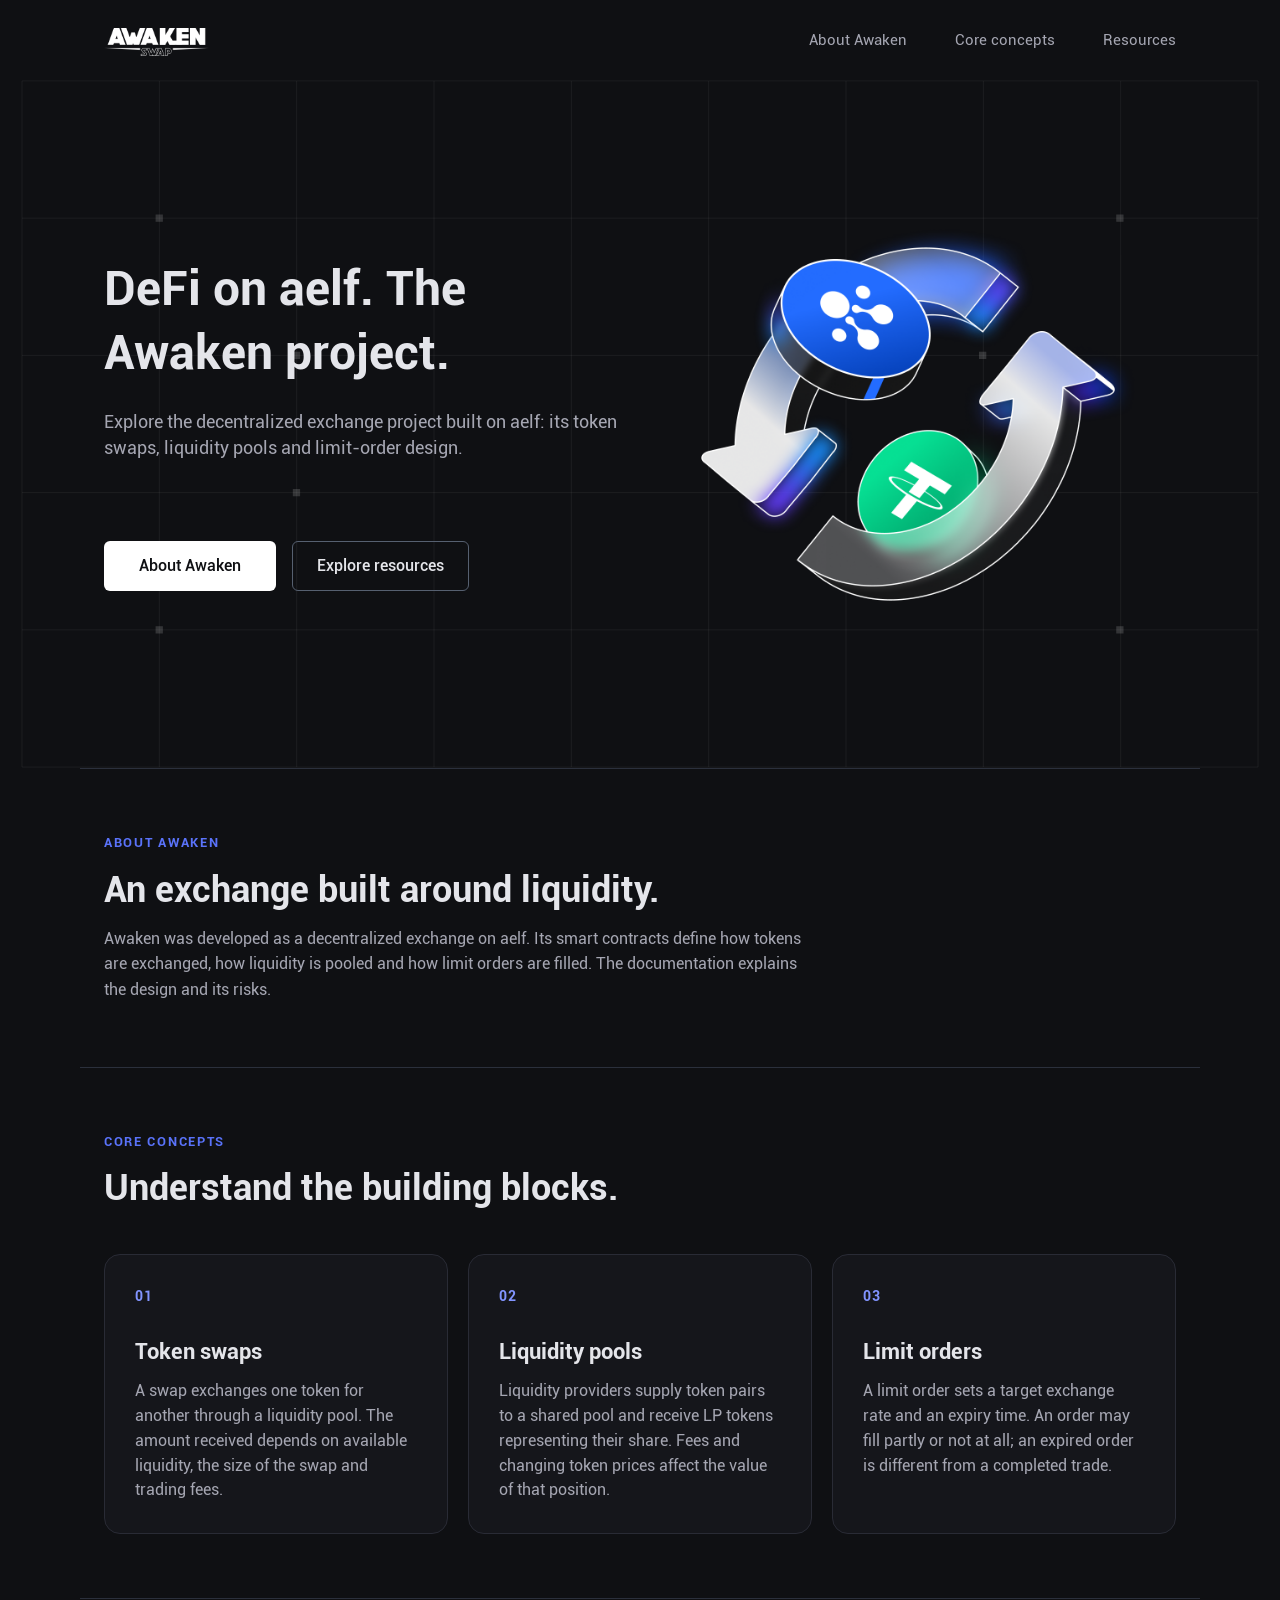
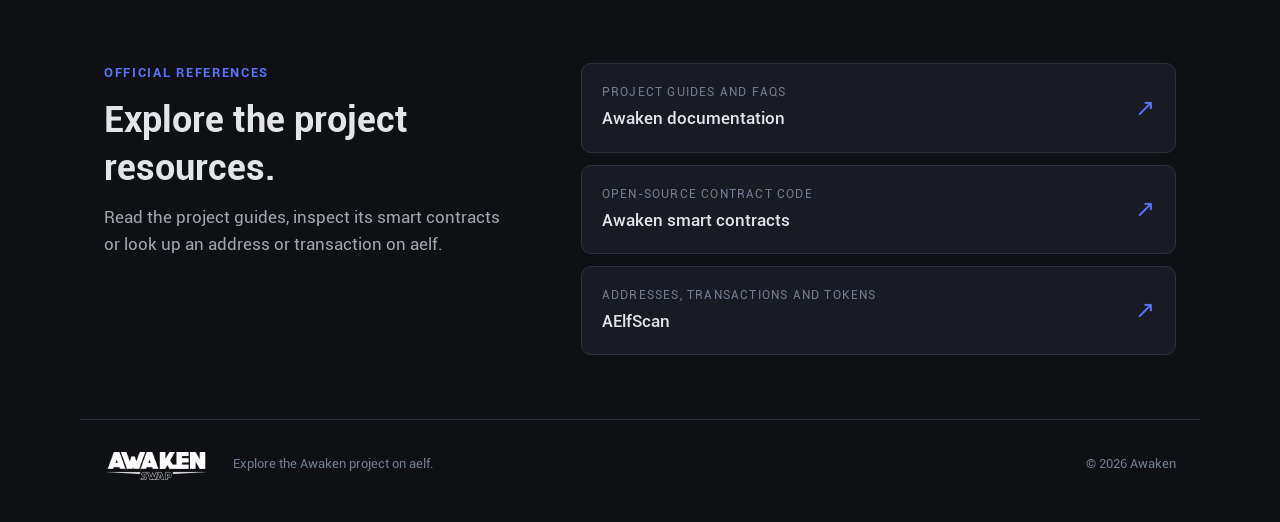
==== index.html @ ce541c68 "feat(awaken): ✨ add Awaken overview site" ====
<!doctype html>
<html lang="en">
  <head>
    <meta charset="utf-8">
    <meta name="viewport" content="width=device-width, initial-scale=1">
    <meta name="description" content="Learn about Awaken, token swaps and liquidity pools on aelf. Find project documentation, smart contracts and blockchain records.">
    <meta name="theme-color" content="#101217">
    <title>Awaken · DeFi on aelf</title>
    <link rel="icon" href="assets/awaken-mark.svg" type="image/svg+xml">
    <link rel="stylesheet" href="styles.css">
    <link rel="stylesheet" href="landing.css">
  </head>
  <body>
    <header class="site-header">
      <a class="brand" href="index.html" aria-label="Awaken home">
        <img class="wordmark" src="assets/landing-logo.svg" alt="AwakenSwap" width="200" height="32">
      </a>
      <nav aria-label="Page navigation">
        <a href="#about">About Awaken</a>
        <a href="#scope">Core concepts</a>
        <a href="#support">Resources</a>
      </nav>
    </header>

    <main>
      <section class="hero" aria-labelledby="page-title">
        <div class="hero-copy">
          <p class="eyebrow">Awaken</p>
          <h1 id="page-title">DeFi on aelf.
            The Awaken project.</h1>
          <p class="hero-lede">Explore the decentralized exchange project built on aelf: its token swaps, liquidity pools and limit-order design.</p>
          <div class="hero-actions">
            <a class="button button-primary" href="#about">About Awaken</a>
            <a class="button button-secondary" href="#support">Explore resources</a>
          </div>
        </div>
        <img class="hero-image" src="assets/landing-hero.png" width="640" height="640" alt="Awaken’s original aelf DeFi illustration">
      </section>

      <section class="notice section" id="about" aria-labelledby="about-title">
        <div>
          <p class="eyebrow">About Awaken</p>
          <h2 id="about-title">An exchange built around liquidity.</h2>
          <p>Awaken was developed as a decentralized exchange on aelf. Its smart contracts define how tokens are exchanged, how liquidity is pooled and how limit orders are filled. The documentation explains the design and its risks.</p>
        </div>
      </section>

      <section class="section" id="scope" aria-labelledby="scope-title">
        <div class="section-heading">
          <p class="eyebrow">Core concepts</p>
          <h2 id="scope-title">Understand the building blocks.</h2>
        </div>
        <div class="card-grid">
          <article class="info-card featured-card">
            <div class="card-number">01</div>
            <h3>Token swaps</h3>
            <p>A swap exchanges one token for another through a liquidity pool. The amount received depends on available liquidity, the size of the swap and trading fees.</p>
          </article>
          <article class="info-card">
            <div class="card-number">02</div>
            <h3>Liquidity pools</h3>
            <p>Liquidity providers supply token pairs to a shared pool and receive LP tokens representing their share. Fees and changing token prices affect the value of that position.</p>
          </article>
          <article class="info-card">
            <div class="card-number">03</div>
            <h3>Limit orders</h3>
            <p>A limit order sets a target exchange rate and an expiry time. An order may fill partly or not at all; an expired order is different from a completed trade.</p>
          </article>
        </div>
      </section>

      <section class="section support" id="support" aria-labelledby="support-title">
        <div class="section-heading">
          <p class="eyebrow">Official references</p>
          <h2 id="support-title">Explore the project resources.</h2>
          <p>Read the project guides, inspect its smart contracts or look up an address or transaction on aelf.</p>
        </div>
        <div class="support-links">
          <a href="https://awakenfinance.gitbook.io/en/" target="_blank" rel="noopener noreferrer">
            <span><small>Project guides and FAQs</small><strong>Awaken documentation</strong></span><span class="arrow" aria-hidden="true">↗</span>
          </a>
          <a href="https://github.com/Awaken-Finance/awaken-swap-contract" target="_blank" rel="noopener noreferrer">
            <span><small>Open-source contract code</small><strong>Awaken smart contracts</strong></span><span class="arrow" aria-hidden="true">↗</span>
          </a>
          <a href="https://aelfscan.io/" target="_blank" rel="noopener noreferrer">
            <span><small>Addresses, transactions and tokens</small><strong>AElfScan</strong></span><span class="arrow" aria-hidden="true">↗</span>
          </a>
        </div>
      </section>
    </main>

    <footer class="site-footer">
      <div class="brand footer-brand"><img class="wordmark" src="assets/landing-logo.svg" alt="AwakenSwap" width="200" height="32"></div>
      <p>Explore the Awaken project on aelf.</p>
      <p>© 2026 Awaken</p>
    </footer>
  </body>
</html>
---- styles.css ----
@font-face{font-family:Roboto;src:url('assets/fonts/Roboto-Regular.ttf') format('truetype');font-weight:400;font-display:swap}
@font-face{font-family:Roboto;src:url('assets/fonts/Roboto-Medium.ttf') format('truetype');font-weight:500;font-display:swap}
@font-face{font-family:Roboto;src:url('assets/fonts/Roboto-Bold.ttf') format('truetype');font-weight:700;font-display:swap}
:root{--page:#101217;--panel:#181b23;--panel-strong:#1e212b;--text:#f5f7fb;--muted:#a7afc0;--faint:#737d91;--line:#2b303c;--brand:#477bff;--brand-soft:#172b62;--gold:#ffc736;--max:1160px}
*{box-sizing:border-box}html{scroll-behavior:smooth}body{margin:0;background:var(--page);color:var(--text);font-family:Roboto,Arial,sans-serif;font-size:16px;line-height:1.6}a{color:inherit;text-decoration:none}a:focus-visible{outline:3px solid var(--gold);outline-offset:4px}p,h1,h2,h3{margin:0}.site-header{height:80px;max-width:var(--max);margin:auto;padding:0 24px;display:flex;align-items:center;gap:42px;border-bottom:1px solid var(--line)}.brand{display:inline-flex;align-items:center;gap:10px;font-size:20px;font-weight:700;letter-spacing:.02em;white-space:nowrap}.brand img{display:block}.site-header nav{display:flex;align-items:center;gap:30px;flex:1}.site-header nav a{color:var(--muted);font-size:15px}.site-header nav a:hover{color:var(--text)}.header-state{border:1px solid var(--line);border-radius:100px;color:var(--muted);font-size:13px;padding:5px 12px;white-space:nowrap}.hero{max-width:var(--max);min-height:610px;margin:auto;padding:100px 24px 90px;display:grid;grid-template-columns:1fr 410px;align-items:center;gap:80px}.hero-copy{max-width:650px}.eyebrow{color:var(--brand);font-size:13px;font-weight:700;letter-spacing:.13em;text-transform:uppercase}.hero h1{margin-top:18px;font-size:clamp(42px,6vw,76px);line-height:1.06;letter-spacing:-.045em}.hero-lede{max-width:590px;margin-top:28px;color:var(--muted);font-size:20px;line-height:1.55}.hero-actions{display:flex;flex-wrap:wrap;gap:14px;margin-top:42px}.button{display:inline-flex;align-items:center;justify-content:center;min-height:48px;border-radius:6px;padding:11px 24px;font-weight:500;transition:transform .2s ease,opacity .2s ease}.button:hover{transform:translateY(-2px);opacity:.9}.button-primary{background:var(--brand);color:#fff}.button-secondary{border:1px solid #566070;color:var(--text)}.hero-orbit{width:360px;height:360px;position:relative;justify-self:center}.orbit{position:absolute;border:1px solid rgba(71,123,255,.42);border-radius:50%;inset:14px;transform:rotate(-25deg) scaleY(.55)}.orbit-two{inset:48px;border-color:rgba(255,199,54,.32);transform:rotate(57deg) scaleY(.62)}.orbit-core{position:absolute;inset:110px;display:grid;place-items:center;background:radial-gradient(circle at 35% 25%,#29488f,#172346 63%,#121729);border:1px solid #477bff;border-radius:50%;box-shadow:0 0 70px rgba(71,123,255,.25)}.orbit-core img{width:82px;height:82px}.section{max-width:var(--max);margin:auto;padding:90px 24px}.notice{display:flex;justify-content:space-between;align-items:center;gap:24px;border-top:1px solid var(--line);border-bottom:1px solid var(--line)}h2{margin-top:12px;font-size:clamp(30px,4vw,46px);line-height:1.15;letter-spacing:-.03em}.notice h2{font-size:36px}.notice p:last-child,.section-heading>p:last-child{margin-top:12px;color:var(--muted);font-size:17px}.status-pill{display:inline-flex;align-items:center;gap:9px;border:1px solid #365bba;border-radius:100px;color:#b9caff;padding:8px 15px;white-space:nowrap}.status-pill i{width:8px;height:8px;border-radius:50%;background:#1bc57d;box-shadow:0 0 0 4px rgba(27,197,125,.15)}.section-heading{max-width:680px}.card-grid{display:grid;grid-template-columns:repeat(3,1fr);gap:20px;margin-top:42px}.info-card{min-height:245px;padding:30px;border:1px solid var(--line);border-radius:16px;background:var(--panel);transition:transform .2s ease,border-color .2s ease}.info-card:hover{transform:translateY(-4px);border-color:#4b5870}.featured-card{background:linear-gradient(145deg,#1b326e,#181b23 72%);border-color:#2d57b9}.card-number{color:var(--gold);font-size:14px;font-weight:700;letter-spacing:.08em}.info-card h3{margin-top:30px;font-size:22px;line-height:1.25}.info-card p{margin-top:14px;color:var(--muted);line-height:1.55}.topics{padding-top:40px}.route-list{display:grid;grid-template-columns:repeat(2,1fr);gap:10px;margin-top:32px}.route-list a{display:flex;justify-content:space-between;align-items:center;padding:16px 18px;background:var(--panel);border:1px solid var(--line);border-radius:8px;color:var(--muted)}.route-list a:hover{border-color:var(--brand);color:var(--text)}.route-list b{font-size:12px;font-weight:500;color:var(--faint)}.support{display:grid;grid-template-columns:.8fr 1.2fr;gap:80px;border-top:1px solid var(--line)}.support-links{display:flex;flex-direction:column;gap:12px}.support-links a{display:flex;align-items:center;justify-content:space-between;padding:19px 20px;background:var(--panel);border:1px solid var(--line);border-radius:10px}.support-links a:hover{border-color:var(--brand)}.support-links small{display:block;color:var(--faint);font-size:12px;text-transform:uppercase;letter-spacing:.1em}.support-links strong{display:block;margin-top:3px;font-size:17px;font-weight:500}.arrow{font-size:24px;color:var(--brand)}.site-footer{max-width:var(--max);margin:auto;padding:28px 24px 42px;display:flex;align-items:center;gap:24px;border-top:1px solid var(--line);color:var(--faint);font-size:13px}.footer-brand{font-size:16px;color:var(--text)}.site-footer p:nth-child(2){flex:1}@media (max-width:800px){.site-header{height:auto;min-height:72px;padding:14px 20px;gap:18px;flex-wrap:wrap}.site-header nav{order:3;flex-basis:100%;justify-content:center;padding-bottom:4px;gap:22px}.header-state{margin-left:auto}.hero{min-height:0;padding:72px 20px 64px;display:flex;flex-direction:column;align-items:flex-start;gap:58px}.hero h1{font-size:clamp(42px,13vw,64px)}.hero-lede{font-size:18px}.hero-orbit{width:280px;height:280px;align-self:center}.orbit-core{inset:86px}.orbit-core img{width:64px;height:64px}.section{padding:64px 20px}.notice{display:block}.status-pill{margin-top:24px}.card-grid,.support{grid-template-columns:1fr;gap:14px}.info-card{min-height:0}.route-list{grid-template-columns:1fr}.site-footer{display:block;padding:28px 20px 36px}.site-footer p{margin-top:12px}.site-footer p:nth-child(2){margin-top:20px}}
---- landing.css ----
/* Cropped from awaken-website BrandModule and NavHeader; original local artwork. */
:root { --page: #0f1013; --text: #e4e5ea; --muted: #a5a6b2; --brand: #5a73fa; --max: 1120px; }
.site-header { border-bottom: 0; gap: 48px; }
.brand { width: 105px; overflow: hidden; flex-shrink: 0; }
.brand .wordmark { max-width: none; flex-shrink: 0; }
.wordmark { display: block; width: 200px; height: 32px; }
.site-header nav { justify-content: flex-end; gap: 48px; }
.site-header nav a { display: inline-flex; align-items: center; min-height: 44px; }
.header-state { display: none; }
.hero { max-width: none; min-height: 688px; padding: 24px max(24px, calc((100vw - 1072px) / 2)); grid-template-columns: minmax(0, 550px) minmax(0, 640px); gap: 0; background: url('assets/landing-background.svg') center / cover no-repeat; }
.hero-copy { position: relative; z-index: 1; }
.hero .eyebrow { display: none; }
.hero h1 { margin: 0 0 24px; font-size: 48px; line-height: 64px; letter-spacing: normal; }
.hero-lede { margin: 0; font-size: 18px; line-height: 26px; }
.hero-actions { margin-top: 80px; gap: 16px; }
.hero .button-primary { background: #fff; color: #0f1013; min-width: 172px; }
.hero-image { width: 100%; height: auto; max-width: 640px; }
.notice { padding-top: 56px; padding-bottom: 56px; }
.notice > div { max-width: 710px; }
.notice p:last-child { font-size: 16px; }
.status-pill { flex-shrink: 0; color: var(--muted); border-color: var(--line); font-size: 13px; }
.section { padding-top: 64px; padding-bottom: 64px; }
.info-card { background: #15161b; border-color: #292b35; box-shadow: none; }
.featured-card { background: #15161b; }
.card-number { color: #8294ff; }
.info-card:hover { transform: none; border-color: #292b35; }
h2 { font-size: 36px; line-height: 48px; letter-spacing: normal; }
@media (max-width: 991px) {
  .site-header { gap: 24px; }
  .site-header nav { gap: 24px; }
  .hero { min-height: auto; display: flex; flex-direction: column; padding: 48px 24px 60px; gap: 40px; text-align: center; }
  .hero-copy { max-width: 600px; align-self: center; }
  .hero h1 { font-size: 36px; line-height: 48px; }
  .hero-lede { font-size: 16px; line-height: 24px; }
  .hero-actions { margin-top: 40px; justify-content: center; }
  .hero-image { max-width: 520px; align-self: center; }
  .notice { display: block; }
  .status-pill { margin-top: 24px; }
  .card-grid, .support { grid-template-columns: 1fr; gap: 20px; }
}
@media (max-width: 579px) {
  .site-header { padding: 20px; justify-content: center; }
  .site-header nav { justify-content: center; flex-basis: 100%; gap: 20px; }
  .site-header nav a { font-size: 13px; }
  .hero { padding: 40px 20px; }
  .hero h1 { font-size: 34px; line-height: 44px; }
  .hero-image { width: 100%; max-width: 380px; }
  h2, .notice h2 { font-size: 28px; line-height: 38px; }
}
@media (prefers-reduced-motion: reduce) {
  html { scroll-behavior: auto; }
  .button, .info-card { transition: none; }
}
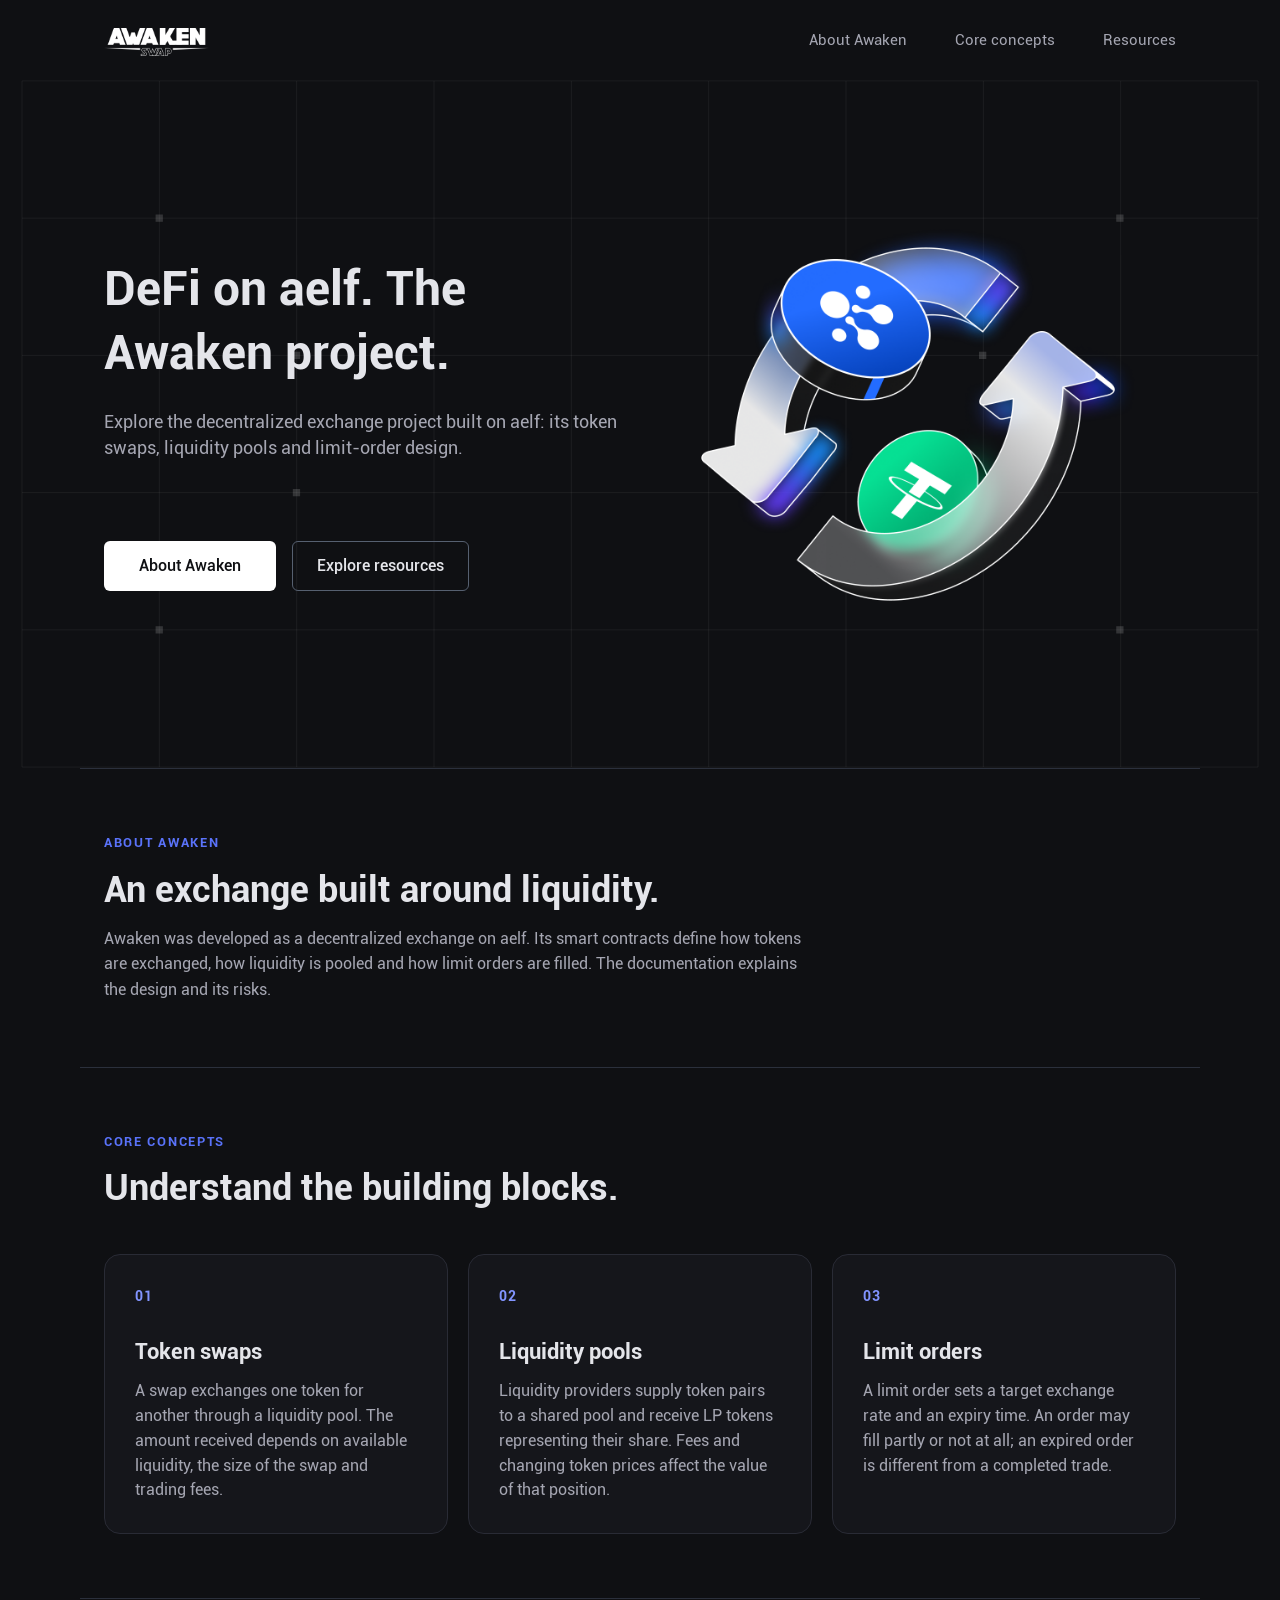
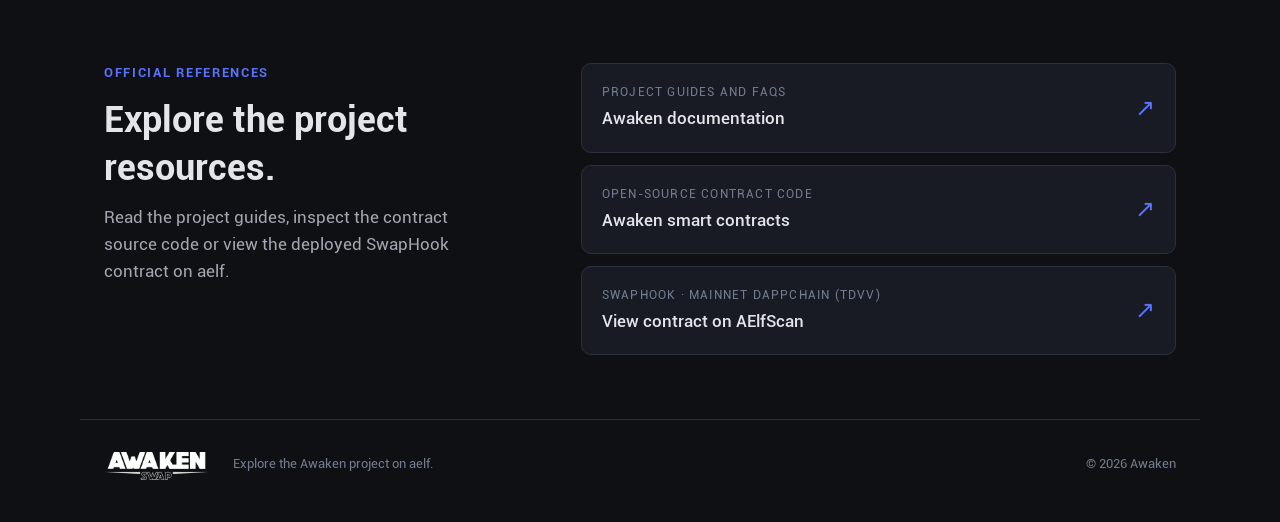
==== commit 9c5daff8: "fix(links): 🔗 link to deployed mainnet contracts" ====
--- a/index.html
+++ b/index.html
@@ -73,7 +73,7 @@
         <div class="section-heading">
           <p class="eyebrow">Official references</p>
           <h2 id="support-title">Explore the project resources.</h2>
-          <p>Read the project guides, inspect its smart contracts or look up an address or transaction on aelf.</p>
+          <p>Read the project guides, inspect the contract source code or view the deployed SwapHook contract on aelf.</p>
         </div>
         <div class="support-links">
           <a href="https://awakenfinance.gitbook.io/en/" target="_blank" rel="noopener noreferrer">
@@ -82,8 +82,8 @@
           <a href="https://github.com/Awaken-Finance/awaken-swap-contract" target="_blank" rel="noopener noreferrer">
             <span><small>Open-source contract code</small><strong>Awaken smart contracts</strong></span><span class="arrow" aria-hidden="true">↗</span>
           </a>
-          <a href="https://aelfscan.io/" target="_blank" rel="noopener noreferrer">
-            <span><small>Addresses, transactions and tokens</small><strong>AElfScan</strong></span><span class="arrow" aria-hidden="true">↗</span>
+          <a href="https://aelfscan.io/tDVV/address/ELF_T3mdFC35CQSatUXQ5bQ886pULo2TnzS9rfXxmsoZSGnTq2a2S_tDVV?tab=contract" target="_blank" rel="noopener noreferrer">
+            <span><small>SwapHook · Mainnet dAppChain (tDVV)</small><strong>View contract on AElfScan</strong></span><span class="arrow" aria-hidden="true">↗</span>
           </a>
         </div>
       </section>
